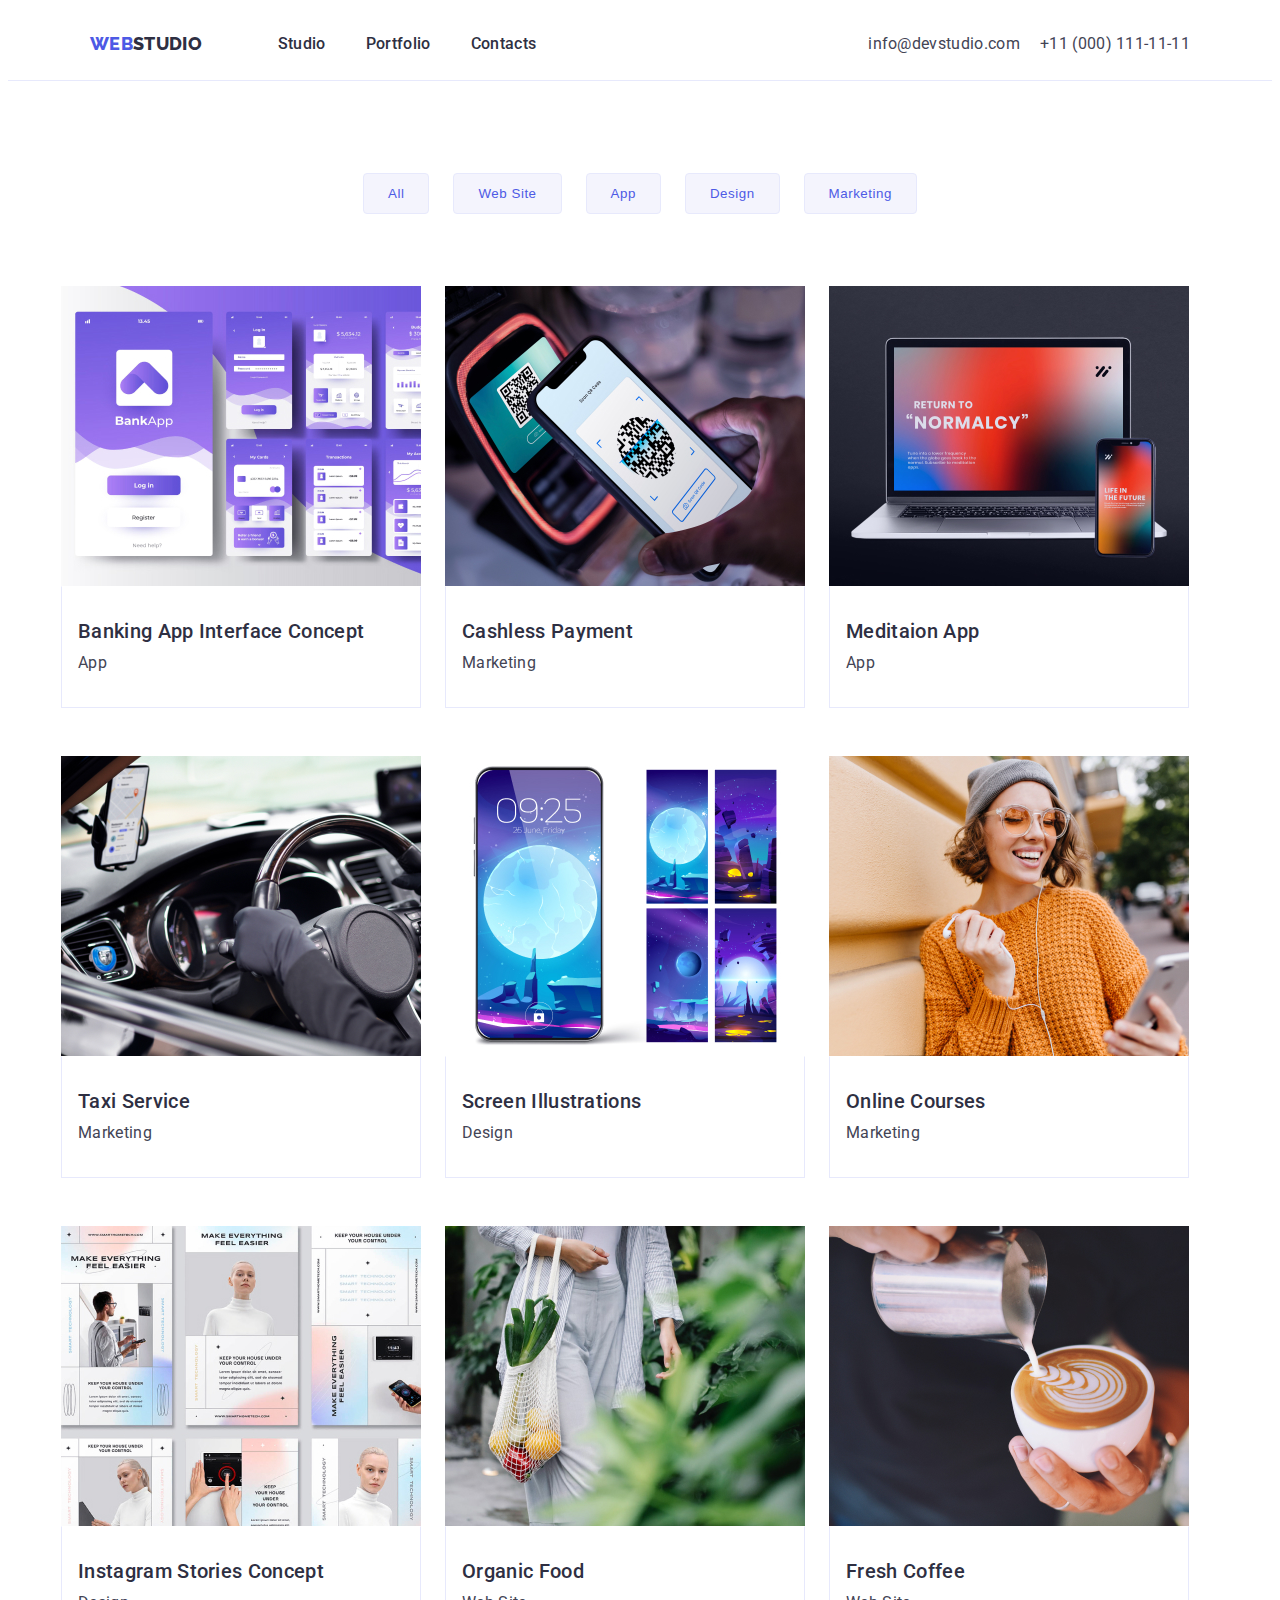
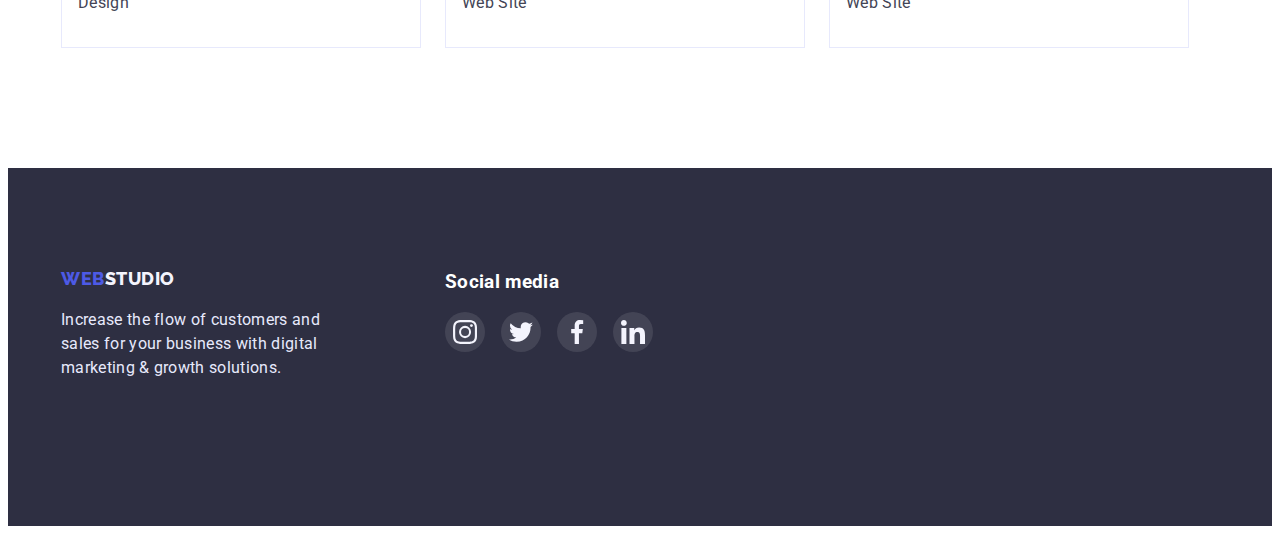
==== portfolio.html @ db6cf755 "Clone home-task4" ====
<!DOCTYPE html>
<html lang="en">
  <head>
    <meta charset="UTF-8" />
    <meta http-equiv="X-UA-Compatible" content="IE=edge" />
    <meta name="viewport" content="width=device-width, initial-scale=1.0" />
    <title>Document</title>
    <link rel="preconnect" href="https://fonts.googleapis.com" />
    <link rel="preconnect" href="https://fonts.gstatic.com" crossorigin />
    <link
      href="https://fonts.googleapis.com/css2?family=Raleway:wght@800&family=Roboto:wght@400;500;700&display=swap"
      rel="stylesheet"
    />
    <link rel="stylesheet" href="https://cdnjs.cloudflare.com/ajax/libs/modern-normalize/1.1.0/modern-normalize.min.css" integrity="sha512-wpPYUAdjBVSE4KJnH1VR1HeZfpl1ub8YT/NKx4PuQ5NmX2tKuGu6U/JRp5y+Y8XG2tV+wKQpNHVUX03MfMFn9Q==" crossorigin="anonymous" referrerpolicy="no-referrer" />
    <link rel="stylesheet" href="./css/style.css" />
  </head>
  <body>
  <!--хедер-->
    <header class="header">
      <div class="container main-nav">
        <nav class="navigation">
          <!--Navigation-->
          <a href="./index.html" class="logo-first link">
            WEB <span class="logo-second">STUDIO</span>
          </a>

          <ul class="navigation-list list">
            <li class="navigation-item">
              <a href="./index.html" class="navigation-link link">Studio</a>
            </li>
            <li class="navigation-item">
              <a href="./portfolio.html" class="navigation-link link"
                >Portfolio</a
              >
            </li>
            <li class="navigation-item">
              <a href="" class="navigation-link link">Contacts</a>
            </li>
          </ul>
        </nav>

        <ul class="contacts list">
          <li class="navigation-contacts">
            <a href="mailto:info@devstudio.com" class="contact-adress link"
              >info@devstudio.com</a
            >
          </li>
          <li class="navigation-contacts">
            <a href="tel:+11000111-11-11" class="contact-adress link"
              >+11 (000) 111-11-11</a
            >
          </li>
        </ul>
      </div>
    </header>

    <main class="portfolio-hero">
      <!--Navigation on page portfolio-->
      <section class="portfolio-navigation">
        <div class="container">
          <h1 hidden>Portfolio all </h1>
          <ul class="portfolio-navigation-list list">
            <li class="portfolio-navigation-item">
              <button type="button" class="portfolio-buttom">All</button>
            </li>
            <li class="portfolio-navigation-item">
              <button type="button" class="portfolio-buttom">Web Site</button>
            </li>
            <li class="portfolio-navigation-item">
              <button type="button" class="portfolio-buttom">App</button>
            </li>
            <li class="portfolio-navigation-item">
              <button type="button" class="portfolio-buttom">Design</button>
            </li>
            <li class="portfolio-navigation-item">
              <button type="button" class="portfolio-buttom">Marketing</button>
            </li>
          </ul>
        
          <!--Link to app-->
          <ul class="app-list list">
            <li class="app-item">
              <a href="" class="app-link link">
                <img src="./images/bankingapp.jpg" alt="banks app" />
                <div class="shadow"><h2 class="app-maintext ">Banking App Interface Concept</h2>
                 <p class="app-paragraph">App</p>
                </div>
              </a>
            </li>
            <li class="app-item">
              <a href="" class="app-link link">
                <img src="./images/cashless.jpg" alt="cashless payment" />
                <div class="shadow"><h2 class="app-maintext">Cashless Payment</h2>
                <p class="app-paragraph">Marketing</p></div>
              </a>
            </li>
            <li class="app-item">
              <a href="" class="app-link link">
                <img src="./images/meditationapp.jpg" alt="meditation app" />
                <div class="shadow"><h2 class="app-maintext">Meditaion App</h2>
                <p class="app-paragraph">App</p></div>
              </a>
            </li>
            <li class="app-item">
              <a href="" class="app-link link">
                <img src="./images/taxiservice.jpg" alt="Taxi Service" />
                <div class="shadow"><h2 class="app-maintext">Taxi Service</h2>
                <p class="app-paragraph">Marketing</p></div>
              </a>
            </li>
            <li class="app-item">
              <a href="" class="app-link link">
                <img
                  src="./images/screenillustration.jpg"
                  alt="Screen Illustrations"
                />
                <div class="shadow"><h2 class="app-maintext">Screen Illustrations</h2>
                <p class="app-paragraph">Design</p></div>
              </a>
            </li>
            <li class="app-item">
              <a href="" class="app-link link">
                <img src="./images/onlinecourses.jpg" alt="Online Courses" />
                <div class="shadow"><h2 class="app-maintext">Online Courses</h2>
                <p class="app-paragraph">Marketing</p></div>
              </a>
            </li>
            <li class="app-item">
              <a href="" class="app-link link">
                <img
                  src="./images/inststories.jpg"
                  alt="Instagram Stories Concept"
                />
                <div class="shadow"><h2 class="app-maintext">Instagram Stories Concept</h2>
                <p class="app-paragraph">Design</p></div>
              </a>
            </li>
            <li class="app-item">
              <a href="" class="app-link link">
                <img src="./images/organicfood.jpg" alt="Organic Food" />
                <div class="shadow"><h2 class="app-maintext">Organic Food</h2>
                <p class="app-paragraph">Web Site</p></div>
              </a>
            </li>
            <li class="app-item">
              <a href="" class="app-link link">
                <img src="./images/freshcoffe.jpg" alt="Fresh Coffee" />
                <div class="shadow"><h2 class="app-maintext">Fresh Coffee</h2>
                <p class="app-paragraph">Web Site</p></div>
              </a>
            </li>
          </ul>
        </div>
      </section>
    </main>

   <!-- футер-->
    <footer class="footer">
      <div class="container footersec">
        <section class="footer-logosec">
          <a href="./index.html" class="logo-footer-first link">
            WEB<span class="logo-footer-second link">Studio</span>
          </a>

          <p class="footer-paragraph">
            Increase the flow of customers and sales for your business with
            digital marketing & growth solutions.
          </p>
        </section>
        <section class="footer-soc">
          <h3 class="footersoc-text">Social media</h3>
          <ul class="footersoc-list list">
            <li class="footersoc-item">
              <a href="" class="footersoc-link link">
                <svg class="footersoc-icon" width="24" height="24">
                  <use href="./images/icons.svg#icon-instagram"></use>
                </svg>
              </a>
            </li>
            <li class="footersoc-item">
              <a href="" class="footersoc-link link">
                <svg class="footersoc-icon" width="24" height="24">
                  <use href="./images/icons.svg#icon-twitter"></use>
                </svg>
              </a>
            </li>
            <li class="footersoc-item">
              <a href="" class="footersoc-link link">
                <svg class="footersoc-icon" width="24" height="24">
                  <use href="./images/icons.svg#icon-facebook"></use>
                </svg>
              </a>
            </li>
            <li class="footersoc-item">
              <a href="" class="footersoc-link link">
                <svg class="footersoc-icon" width="24" height="24">
                  <use href="./images/icons.svg#icon-linkedin"></use>
                </svg>
              </a>
            </li>
          </ul>
        </section>
      </div>
    </footer>
  </body>
  </body>
</html>
---- css/style.css ----
:root {
    --violet-color: #4D5AE5;
    --maintext-color: #2E2F42;
    --gray-color: #434455;
   --btn-navigation:#404BBF;
   --main-color: #FFFFFF;
   --lightgray-color: #F4F4FD;
    --bord-color: #E7E9FC;

   --linear-gradient: linear-gradient(to right, rgba(46, 47, 66, 0.7), rgba(46, 47, 66, 0.7));
}
body{
    color: var(--main-color) ;
    font-family: 'Roboto', sans-serif;     
    letter-spacing: 0.02em;
    line-height: 1.5;
    font-size: 16px;
    background-color: var(--main-color) ;
}

/*якщо є нормалайз 
* {
    box-sizing: border-box;
}
зірочку не пишемо*/
p, h1, h2, h3, h4 {
    margin:0;
}
img {
    display: block;
    width: 100%;
    height: auto;

}
/*скинути крапки у списках ліст*/
.list {
    margin: 0;
    padding: 0;
    list-style: none;
}
ul {
    margin: 0;
    padding-left: o;
}
.header {
    padding-top: 24px;
    padding-bottom: 24px;
    border-bottom: 1px solid var(--bord-color);
}

/*скинути підкреслення на ссілках*.*/
.link {
    text-decoration: none;
}

.navigation {
    display: flex; 
 }

.logo-first, .logo-second {
    font-family: 'Raleway';
    font-style: normal;
    font-weight: 800;
    font-size: 18px;
    line-height: 1.33; 
    display: flex;
    color:var(--violet-color);
}

.logo-second {
    color:var(--maintext-color);  
}

.navigation-list { 
    display: flex ;
    margin-left: 76px;
    margin-right: 332px;
}

.navigation-item {
    margin-right: 40px;
    margin-left: auto;
   /* border: 2px solid tomato;*/
}
.navigation-item:last-child {
    margin-right: 0;
}
.navigation-link {
    display: block;
    font-weight: 500;
    color:var(--maintext-color);
}

.navigation-link:hover,
.navigation-link:focus {
    color: var(--btn-navigation);
}
.contacts {    
    display: flex;
}

.navigation-contacts{
   /* border: 2px solid tomato;*/
   display: flex;
   margin-right: 20px; 
}
.navigation-contacts:last-child{
    margin-right: 0;
}
 .contact-adress {
    font-style: normal;
    font-weight: 400;
    color: var(--gray-color);   
}
.contacts-adress:last-child {
    margin-right: 0;
}

.contact-adress:hover,
.contact-adress:focus {
    color: var(--btn-navigation);
}
/* фокус для таба на интерактинвные элементы)*/
/* Main */
/* Section hero*/
/*.hero {}*/

.hero-main{ 
    background: var(--maintext-color);
    text-align: center;
    padding-top:188px  ;
    padding-bottom: 188px; 

}

.hero-text {
    font-weight: 700;
    font-size: 56px;
    line-height: 1.07;
    text-align: center;
    justify-content: center;
    color: var(--main-color);
    margin-top: 0;
    margin-bottom: 48px;
    padding-right: 317px;
    padding-left: 317px;
    
   
}

.hero-buttom {
    font-family: inherit;
    font-weight: 500;
    color: var(--main-color);
    letter-spacing: 0.04em;
    display: flex;
    margin: 0 auto;
    
    padding: 16px 32px;
    align-items: center;
    justify-content: center;

    background-color: var(--violet-color);
    border-radius: 4px;
    border-color: transparent;
    cursor: pointer;   
}

.hero-buttom:hover,
.hero-buttom:focus {
    background-color: var(--btn-navigation);
}

/* Section tefnology*/

.tehnology {
    padding-top: 120px;
}

.tehhology-maintext {
    color: hidden;
}

.tehnology-text, .about-text {
    font-weight: 500;
    font-size: 20px;
    line-height: 1.2;
    color: var(--maintext-color);
    margin-bottom: 8px;
}
.tehnology-text {
     
}

.tehnology-paragraph {
    font-weight: 400;
    color: var(--gray-color);
}

.tehnology-list {
    display: flex;
}

.tehnology-item {
    margin-right: 24px; 
    width: 264px; 
}
.tehnology-item:last-child {
    margin-right: 0;
}
/* section work*/

.work {
    padding-top: 120px;
    margin-bottom: 120px;
    
}

.work-maintext,
 .about-maintext {
    font-weight: 700;
    font-size: 36px;
    line-height: 1.11;
    text-align: center;
    letter-spacing: 0.02em;
    text-transform: capitalize;
    color: var(--maintext-color);
    margin-bottom: 72px;
}

.work-list {
    display: flex;
    gap:24px;
}

.work-item {
    
}

/*.work-link {}*/

/*section our team - about*/

.about {
    background: var(--lightgray-color);
    padding-bottom: 120px;
}

.about-maintext {
    padding-top: 120px;
    margin-bottom: 72px;
}

.about-list {
    display: flex;
}

.about-item {
    margin-right: 24px;
    background:var(--main-color);
    text-align: center;
    border-radius: 0px 0px 4px 4px;
    box-shadow: 0px 1px 6px rgba(46, 47, 66, 0.08), 0px 1px 1px rgba(46, 47, 66, 0.16), 0px 2px 1px rgba(46, 47, 66, 0.08);
}

.about-text {
    margin-bottom: 8px;
}

.about-paragraph, .footer-paragraph {
    font-weight: 400;
    color: var(--gray-color);
    margin-bottom: 8px;
}

/* Footer */

.footer {
    background: var(--maintext-color);
    padding-top: 100px; 
    padding-bottom: 100px;
    
    
}

.logo-footer-first, .logo-footer-second {
    font-family: 'Raleway';
    font-weight: 800;
    font-size: 18px;
    line-height: 1.17;
    letter-spacing: 0.03em;
    text-transform: uppercase;
    color:var(--violet-color);   
}

.logo-footer-second {
    color: var(--lightgray-color);
}

.footer-paragraph {
    color: var(--bord-color);
    width: 264px;
    height: 110px;
    margin-top: 16px;
}

/*--Page portoflio--*/
/*  Section portfolio navigation*/

/*.portfolio-hero {}*/

.portfolio-navigation {
    padding-bottom: 72px;
    padding-top: 92px;
}

.portfolio-navigation-list {
    display: flex;
    margin-bottom: 72px;
    align-items: center;
    text-align: center;  
    justify-content: center;  
}

.portfolio-navigation-item:last-child {
    margin-right: 0;
}

.portfolio-navigation-item {
    margin-right: 24px ;
}

.portfolio-buttom {
    display: flex;
    font-weight: 500;
    background-color: var(--lightgray-color);
    align-items: center; 
    letter-spacing: 0.04em;
    color: var(--violet-color);
    cursor: pointer;

    padding-top: 12px;
    padding-right: 24px;
    padding-bottom: 12px;
    padding-left: 24px;

    border: 1px solid ;
    border-color:var(--bord-color);
    border-radius: 4px;    
}

.portfolio-buttom:hover,
.portfolio-buttom:focus{
    background-color: var(--btn-navigation); 
    color: var(--main-color);
    box-shadow: 0px 3px 1px rgba(0, 0, 0, 0.1), 0px 2px 1px rgba(0, 0, 0, 0.08), 0px 2px 2px rgba(0, 0, 0, 0.12);
    border-color: var(--btn-navigation)
}
.portfolio-buttom:active {
    color: var(--gray-color);
}
.portfolio-navigation-item:hover,
.portfolio-navigation-item:focus {

}

/* Section portfolio aalication*/
.app-list {
    display: flex;
    flex-wrap: wrap;
}
.shadow { 
    border: 1px solid;
    border-color: var(--bord-color);
    border-top-color: transparent;
}
.app-item {
    width: 360px;
    margin-right: 24px;
    margin-bottom: 48px ;
}
.app-item:nth-child(3n) {
    margin-right: 0;
}
.app-item:hover,
.app-item:focus {
    box-shadow: 0px 1px 6px rgba(46, 47, 66, 0.08), 0px 1px 1px rgba(46, 47, 66, 0.16), 0px 2px 1px rgba(46, 47, 66, 0.08);
}
/*.app-item:ntn-child(7,8,9) {
    padding-bottom:120px;
}

/*.app-link { 
}*/

.app-maintext {
    font-weight: 500;
    font-size: 20px;
    line-height: 1.2;
    color: var(--maintext-color);
    margin-bottom: 8px;
    padding-top: 32px;
    padding-left: 16px;
       
}

.app-paragraph {
    font-weight: 400;
    color: var(--gray-color);
    margin-bottom: 32px;
    padding-left: 16px;
}
/**flexbox**/

 .container {
    width: 1158px;
    padding-left: 15px;
    padding-right: 15px;
    margin: 0 auto;
 }

 .main-nav {
    display: flex;
    align-items: center;
    justify-content: center;
 }
 .card { 
    padding-bottom: 32px ;
    padding-top: 32px; 

 }

 /* Fon */

 .overlay{
    max-width: 1440px;
    margin-right: auto;
    margin-left: auto;
    
    background-image:var(--linear-gradient),
     url(../images/people-office.jpg);
    background-color: var(--maintext-color);
    background-repeat: no-repeat;
    background-size: cover;
    background-position:  center;

 }
/* в єлементе до  контента. афтер после контенка*/
 .buttom::before {
    display: flex;
    content: '';
    width: ;
    height: ;
    background-color: ;
    background-size: contain;
    margin-right: 10px;
    cursor: pointer;
 }
 
 .tehnology-item::before {
    margin-bottom: 8px;
    display: block;
    content: '';
    padding-left: 100px;
    padding-right: 100px;
    padding-top: 24px;
    padding-bottom: 24px;
    height: 112px;
    background: #F4F4FD;
    border-radius: 4px;
  
    background-repeat: no-repeat;
    background-position: center;
}
.icon-stategy::before {
    background-image: url(../images/antenna.svg);
}
.icon-punctuality::before {
    background-image: url(../images/clock.svg);
}
.icon-diligence::before {
    background-image: url(../images/diagram.svg);
}
 .icon-tech::before {
    background-image: url(../images/astronaut.svg);
 }
  /*or*/
  /* чтоб поставить на каждую лишку
   свою картинку, можно использовать
   классы для каждой или через чайлд
  .tehnology-item:nth-child(2)::before {
  }
  */
  
  .linkul {
    display: inline-block;
    height:40px  ;
    width: 40px;
    background-image: url();
    background-color:#4D5AE5 ;
    background-repeat: no-repeat;
    background-position: center;
    border-radius: 50%;
  }
  .linkul:hover {
    background-color: #404BBF;
  }

  .teamsoc-list{
    display: flex;
    justify-content: center;
    gap: 24px;
  }
  .teamsoc-item {
    height: 40px;
    width: 40px;
  }
  /*.teamsoc-item:last-child {
    margin-right: 0;*/
  
  .teamsoc-link {
    display: flex;
    width: 100%;
    height: 100%;
    background-color: #4D5AE5;
    background-repeat: no-repeat;
    background-position: center;
    border-radius: 50%;
    justify-content: center;
    align-items: center;
  }

  .teamsoc-icon {
    fill: var(--lightgray-color);
  }

  .teamsoc-link:hover,
  .teamsoc-link:focus {
    background: #404BBF;
  }
 .customers {
    padding-bottom: 120px;
 }

 .customers-list {
    display: flex;
    justify-content: center;
    gap: 24px;
 }

.cust{
    padding-top: 130px;
}

 .customers-item {
    width: 168px;
    height: 88px;
 }

 .customers-link {
    display: flex;
    width: 100%;
    height: 100%;
    border: 1px solid #8E8F99;
    border-radius: 4px;
    justify-content: center;
    align-items: center;
    color: #8E8F99;
 }
 /*.customers-icon {
    fill: #AFB1B8;}
 
 .customers-link:hover,
 .customers-link:focus {
    border-color:#404BBF;
    fill: #2E2F42;
 }
 .customers-link:hover .customers-icon {
    fill: #404BBF;
 }*/
.customers-icon {
    fill:currentColor;
}
.customers-link:hover,
.customers-link:focus
 {
    border-color: #404BBF;
    color: #404BBF;
}
.footer-soc {
    margin-left: 120px;
}
.footersoc-text{
    padding-bottom: 16px;
}
.footer-logosec{
}
.footersec {
    display: flex;
}
.footersoc-list {
    display: flex;
    justify-content: center;
    gap: 16px;
}

.footersoc-item {
    width: 40px ;
    height: 40px;
    background-color: rgba(255, 255, 255, 0.1); 
    border-radius: 50%;
}

.footersoc-link {
    display: flex;
    height: 100%;
    width: 100%;
    background-repeat: no-repeat;
    background-position: center;
    border-radius: 50%;
    justify-content: center;
    align-items: center;
}

.footersoc-icon {
    fill: #F4F4FD;
}

.footersoc-link:hover,
.footersoc-icon:focus {
    background-color: #31D0AA;
}
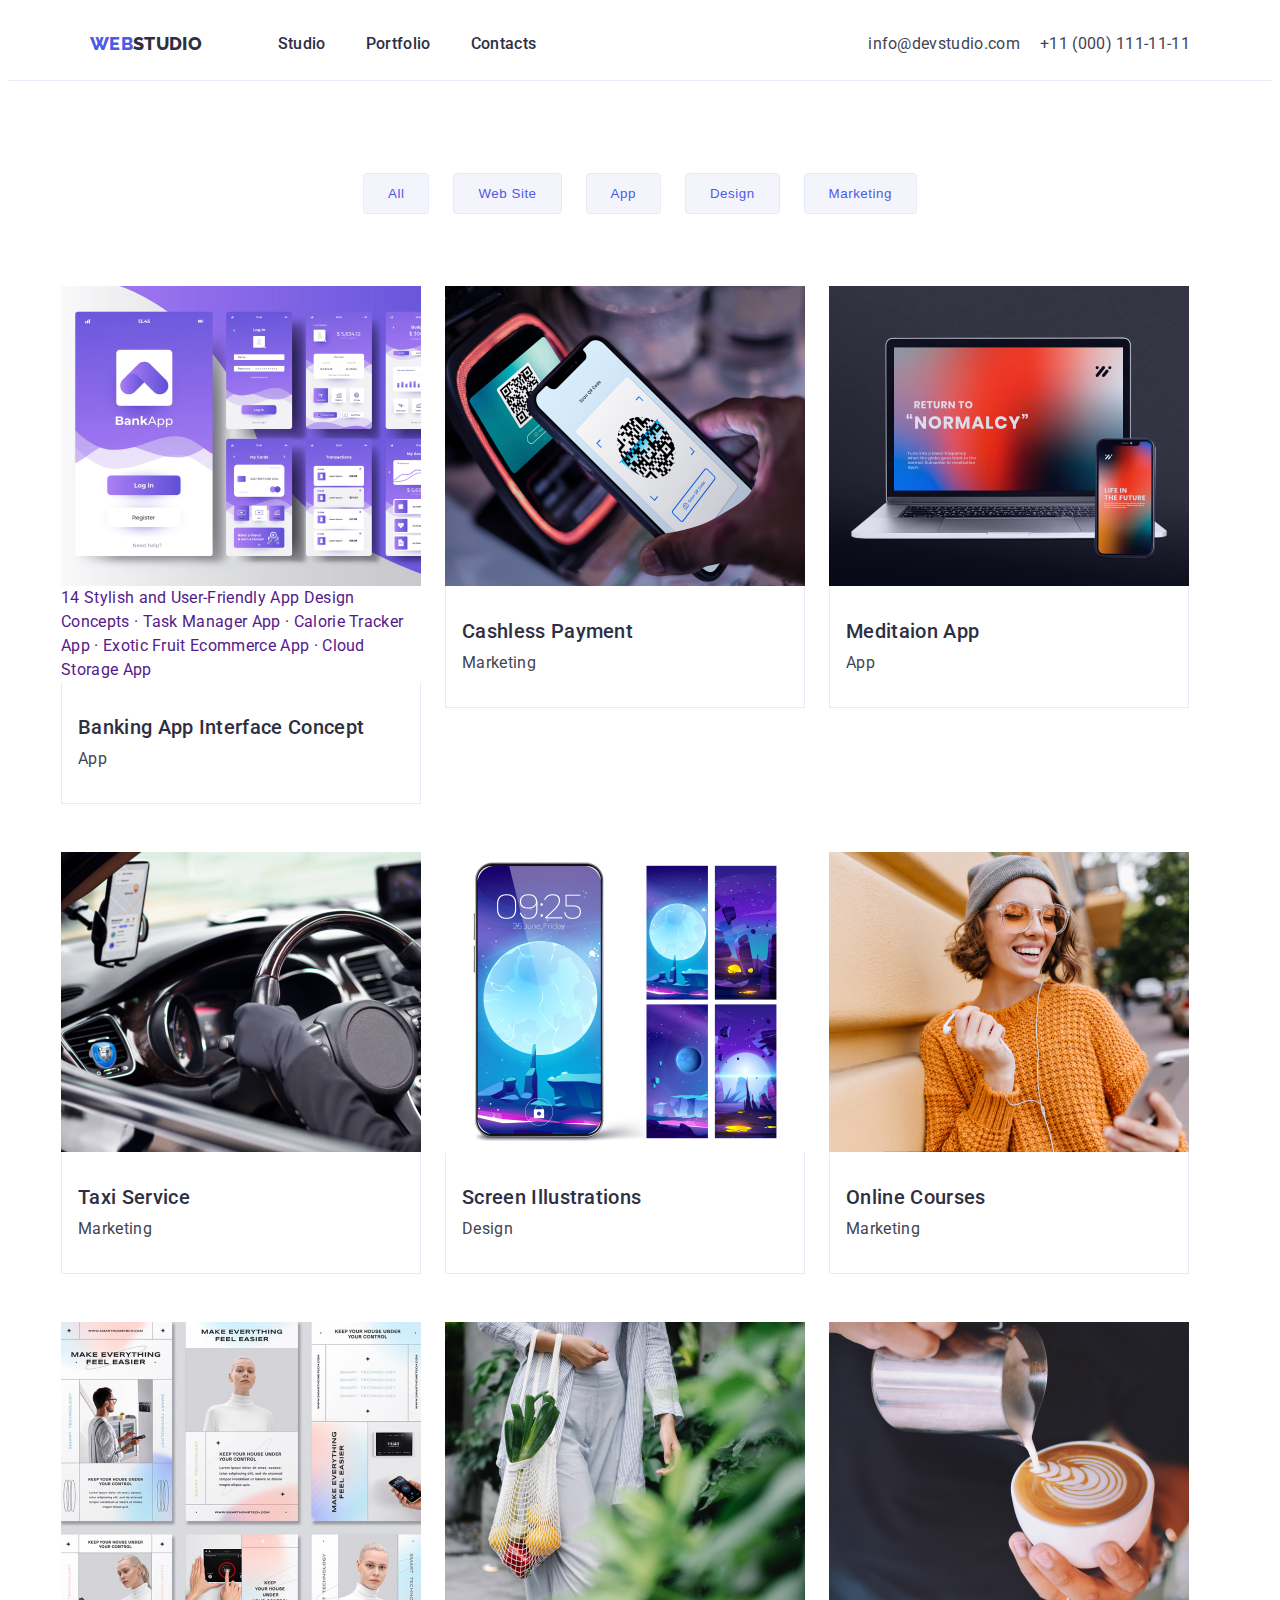
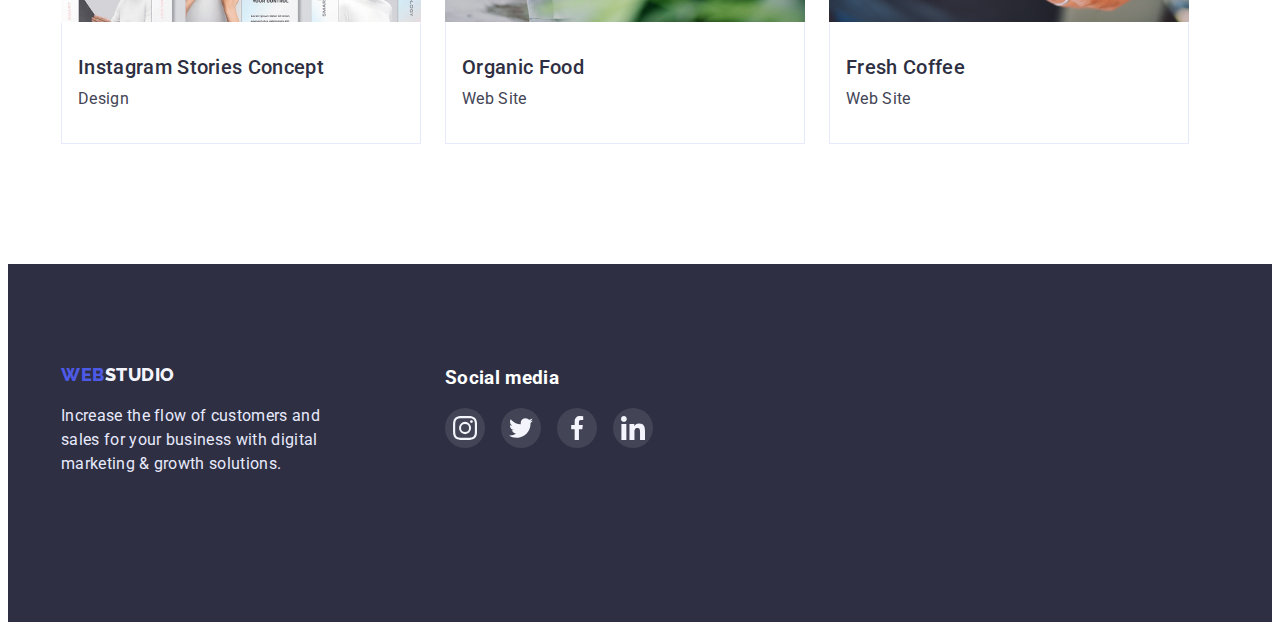
==== commit 299566f0: "додала js" ====
--- a/portfolio.html
+++ b/portfolio.html
@@ -81,7 +81,10 @@
           <ul class="app-list list">
             <li class="app-item">
               <a href="" class="app-link link">
-                <img src="./images/bankingapp.jpg" alt="banks app" />
+                <div class="app-wrap"> <img src="./images/bankingapp.jpg" alt="banks app" />
+                  <p class="app-text-top">14 Stylish and User-Friendly App Design Concepts · Task Manager App · Calorie Tracker App ·
+                   Exotic Fruit Ecommerce App · Cloud Storage App</p>
+                  </div>
                 <div class="shadow"><h2 class="app-maintext ">Banking App Interface Concept</h2>
                  <p class="app-paragraph">App</p>
                 </div>
--- a/css/style.css
+++ b/css/style.css
@@ -80,6 +80,7 @@
 .navigation-item {
     margin-right: 40px;
     margin-left: auto;
+    
    /* border: 2px solid tomato;*/
 }
 .navigation-item:last-child {
@@ -89,6 +90,8 @@
     display: block;
     font-weight: 500;
     color:var(--maintext-color);
+    position: relative;
+
 }
 
 .navigation-link:hover,
@@ -163,12 +166,14 @@
     background-color: var(--violet-color);
     border-radius: 4px;
     border-color: transparent;
-    cursor: pointer;   
+    cursor: pointer; 
+    /*transition: background-color 300ms linear, color ;  */
 }
 
 .hero-buttom:hover,
 .hero-buttom:focus {
     background-color: var(--btn-navigation);
+
 }
 
 /* Section tefnology*/
@@ -212,7 +217,7 @@
 
 .work {
     padding-top: 120px;
-    margin-bottom: 120px;
+    padding-bottom: 120px;
     
 }
 
@@ -629,4 +634,88 @@
 .footersoc-link:hover,
 .footersoc-icon:focus {
     background-color: #31D0AA;
-}+}
+
+/*tema 5*/
+
+.backdrop {
+    position: fixed;
+    top: 0;
+    left: 0;
+    width: 100%;
+    height: 100%;
+    background: rgba(46, 47, 66, 0.4);
+    transition: opasity 300ms linear, visibility 300ms linear;
+}
+
+.modal {
+    position: absolute ;
+    top: 88px;
+    left: 516px;
+    
+    min-width: 408px;
+    min-height: 576px;
+    
+    opacity: 1;
+    border-radius: 4px;
+    background: #FCFCFC;
+    box-shadow: 0px 1px 1px rgba(0, 0, 0, 0.14), 0px 1px 3px rgba(0, 0, 0, 0.12),
+    0px 2px 1px rgba(0, 0, 0, 0.2);
+}
+.modal-close { 
+    position: absolute;
+    top: 24px;
+    right: 24px;
+
+    display: flex;
+    justify-content: center;
+    align-items: center;
+
+    width: 24px;
+    height: 24px;
+
+    border-radius: 50%;
+    background: var(--bord-color);
+    border: 1px solid rgba(0, 0, 0, 0.1);
+}
+.modal-icon {
+   fill: currentColor;
+    
+}
+
+.is-hidden {
+    visibility: hidden;
+    opacity:0;
+    pointer-events: none;
+}
+.backdrop.is-hidden .modal {
+    transform: translate(-50%,-50%) scale(0) rotate(-50deg);
+    transition:  300ms linear;
+}
+
+
+.current::after
+ {
+    position: absolute;
+    content: '';
+    background: #404BBF;
+    border-radius: 2px;
+    width: 100%;
+    height: 4px;
+    top: 45px;
+    
+}
+
+/*.app-wrap {
+    position: relative;
+}
+.app-text-top {
+    position: absolute;
+    top: 0;
+    color: #2E2F42;
+    padding: ;
+    height: 100%;
+    transform: translateY(100%);
+    transition: trnsform 300ms linear;
+
+}*/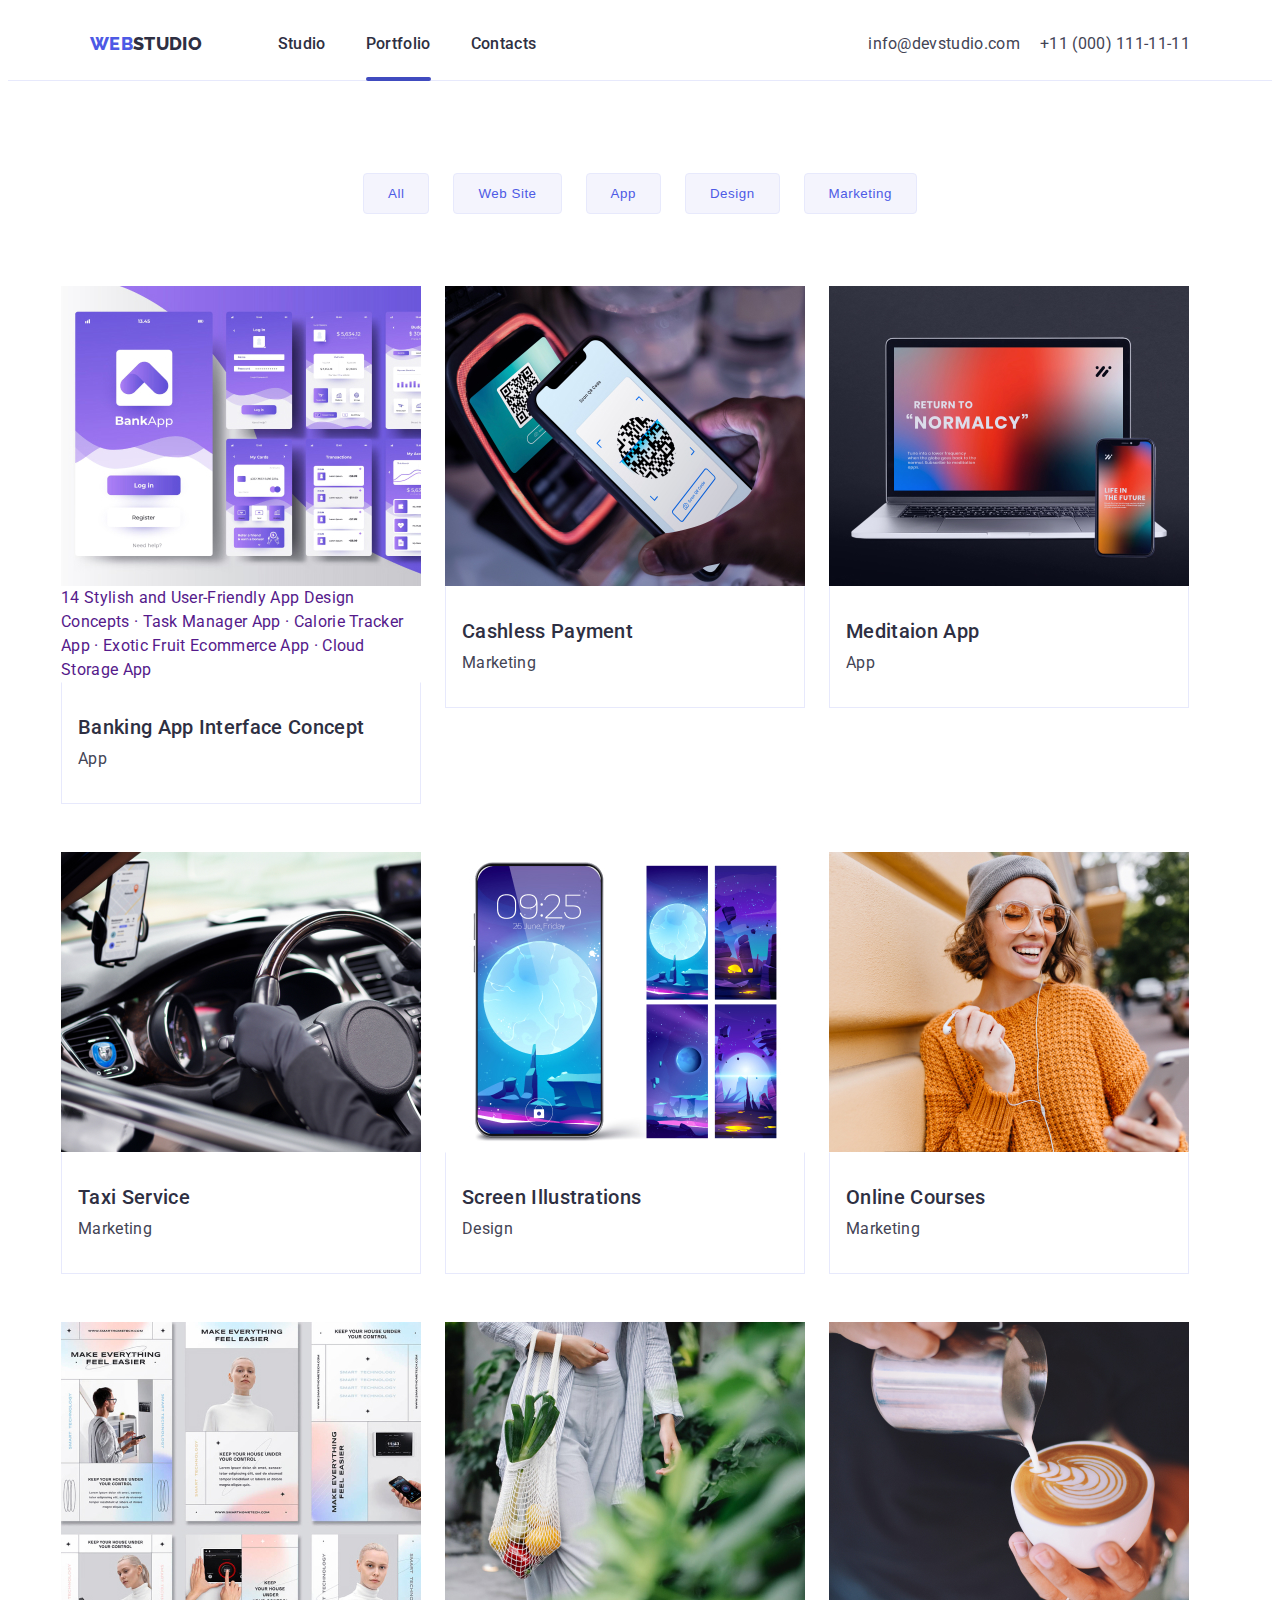
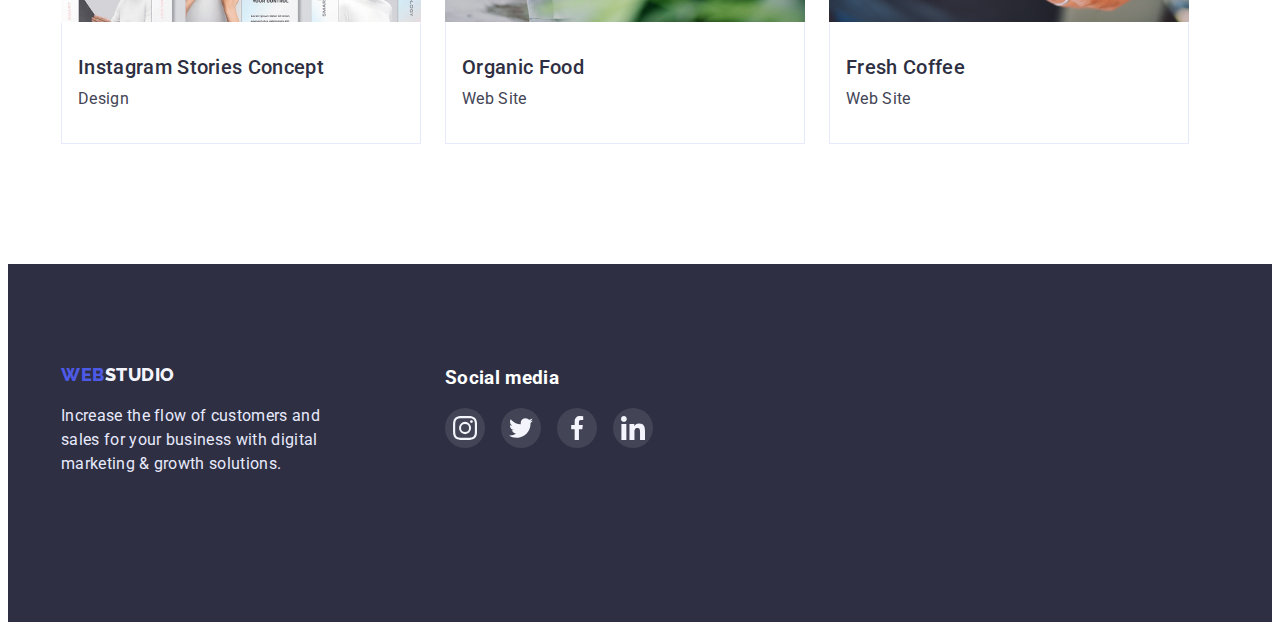
==== commit 2cb729e6: "Внесла вар на цвета некоторые" ====
--- a/portfolio.html
+++ b/portfolio.html
@@ -29,7 +29,7 @@
               <a href="./index.html" class="navigation-link link">Studio</a>
             </li>
             <li class="navigation-item">
-              <a href="./portfolio.html" class="navigation-link link"
+              <a href="./portfolio.html" class="navigation-link link current"
                 >Portfolio</a
               >
             </li>
--- a/css/style.css
+++ b/css/style.css
@@ -502,7 +502,7 @@
     height:40px  ;
     width: 40px;
     background-image: url();
-    background-color:#4D5AE5 ;
+    background-color:var(--violet-color);
     background-repeat: no-repeat;
     background-position: center;
     border-radius: 50%;
@@ -527,7 +527,7 @@
     display: flex;
     width: 100%;
     height: 100%;
-    background-color: #4D5AE5;
+    background-color: var(--violet-color);
     background-repeat: no-repeat;
     background-position: center;
     border-radius: 50%;
@@ -628,7 +628,7 @@
 }
 
 .footersoc-icon {
-    fill: #F4F4FD;
+    fill: var(--lightgray-color);
 }
 
 .footersoc-link:hover,
@@ -637,7 +637,8 @@
 }
 
 /*tema 5*/
-
+/* ця частина відповідає за
+ створення бедропа і модального вікна*/
 .backdrop {
     position: fixed;
     top: 0;
@@ -682,28 +683,28 @@
    fill: currentColor;
     
 }
-
+/*зникнення модального вікна*/
 .is-hidden {
     visibility: hidden;
     opacity:0;
     pointer-events: none;
 }
-.backdrop.is-hidden .modal {
-    transform: translate(-50%,-50%) scale(0) rotate(-50deg);
+.backdrop.is-hidden>.modal {
+    transform: translate(-50%,-50%)  rotate(-50deg);
     transition:  300ms linear;
 }
 
-
+/* елемент відповідає за полоску під навігацією*/
 .current::after
  {
     position: absolute;
     content: '';
-    background: #404BBF;
+    background: var(--btn-navigation);
     border-radius: 2px;
     width: 100%;
     height: 4px;
     top: 45px;
-    
+    left: 0;
 }
 
 /*.app-wrap {
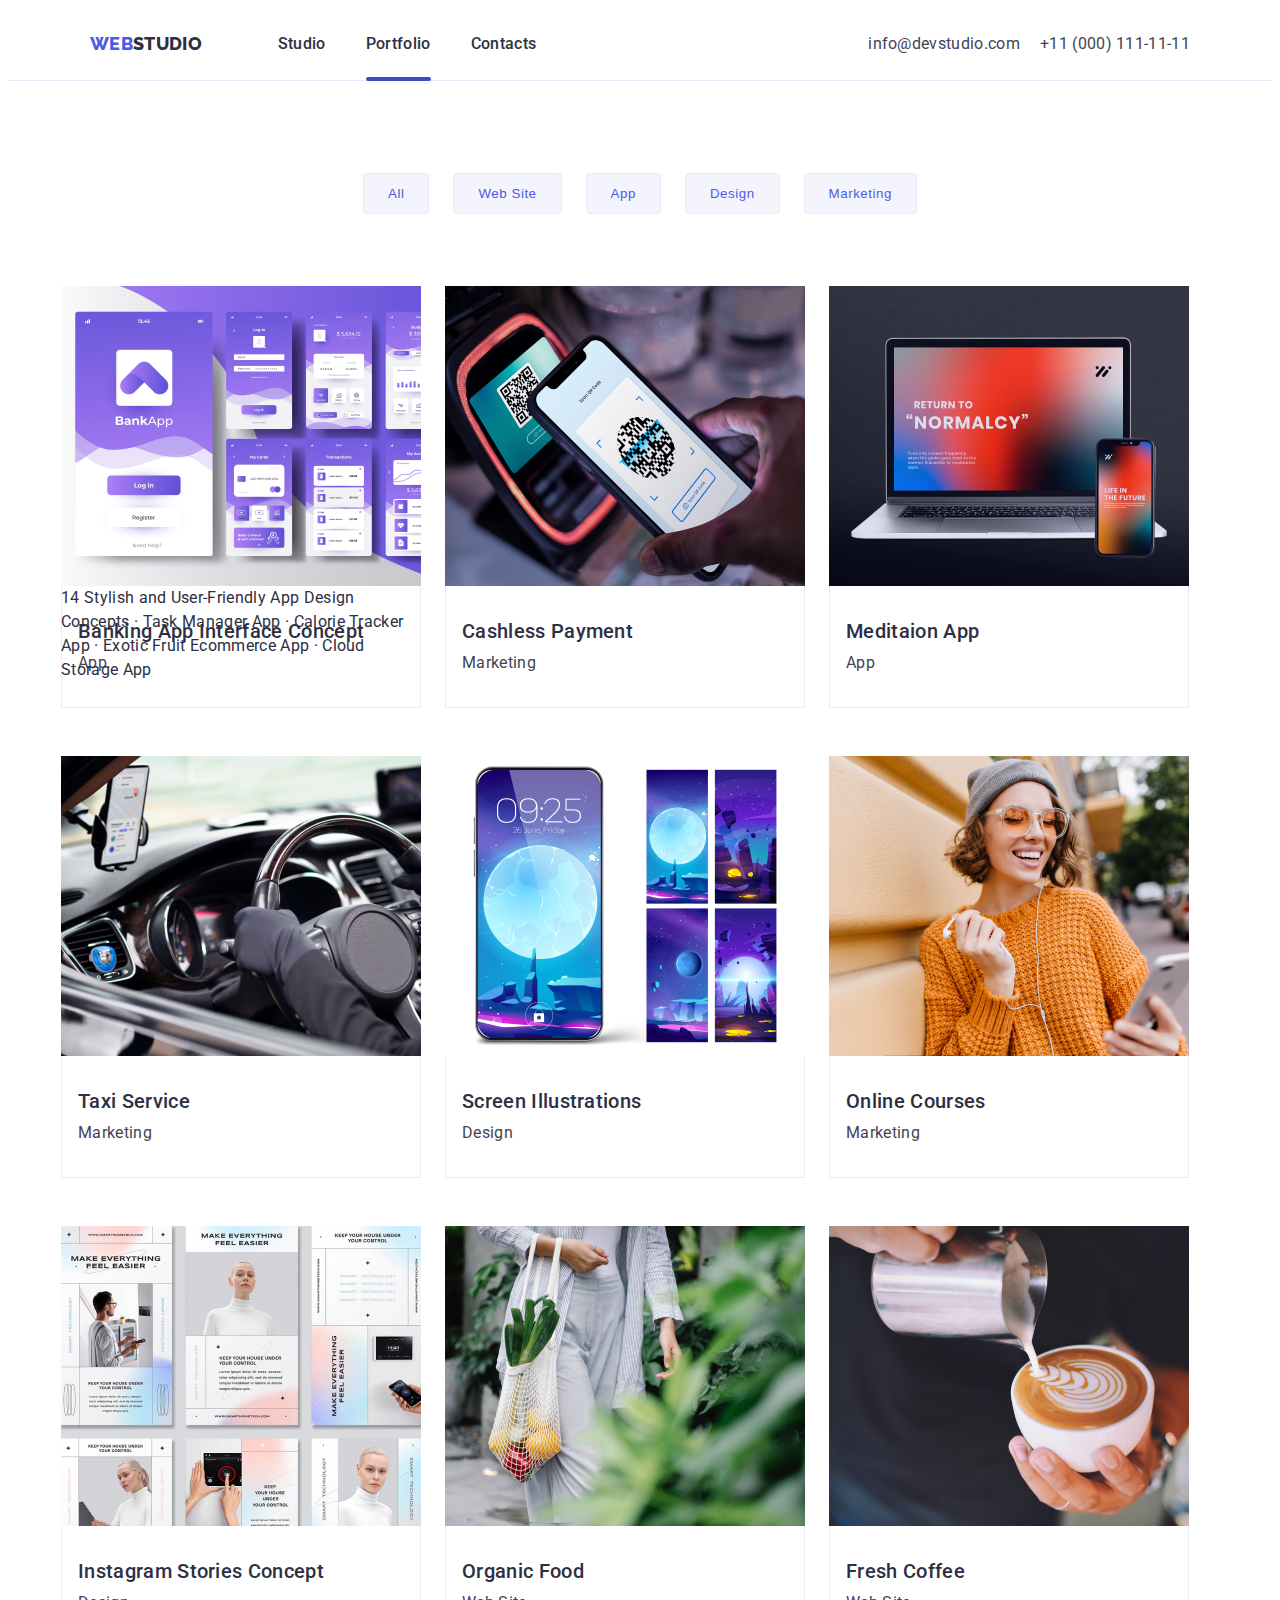
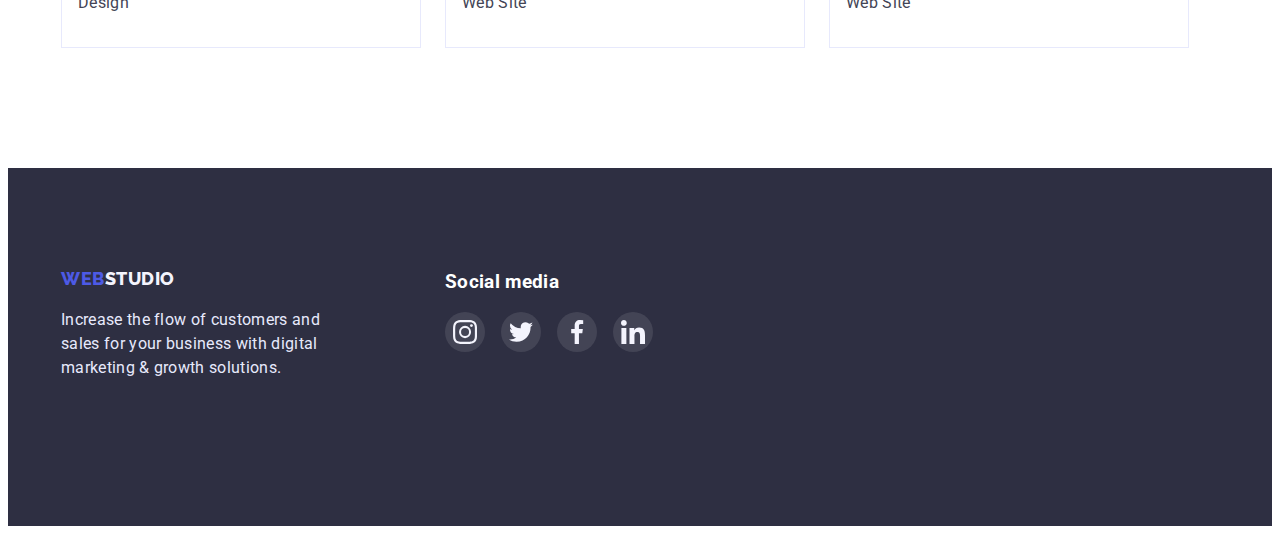
==== commit fbdcb62f: "Доробила модальне вікно та переходи на ховері і фокусі" ====
--- a/portfolio.html
+++ b/portfolio.html
@@ -81,7 +81,8 @@
           <ul class="app-list list">
             <li class="app-item">
               <a href="" class="app-link link">
-                <div class="app-wrap"> <img src="./images/bankingapp.jpg" alt="banks app" />
+                <div class="app-wrap">
+                   <img src="./images/bankingapp.jpg" alt="banks app" />
                   <p class="app-text-top">14 Stylish and User-Friendly App Design Concepts · Task Manager App · Calorie Tracker App ·
                    Exotic Fruit Ecommerce App · Cloud Storage App</p>
                   </div>
--- a/css/style.css
+++ b/css/style.css
@@ -6,7 +6,6 @@
    --main-color: #FFFFFF;
    --lightgray-color: #F4F4FD;
     --bord-color: #E7E9FC;
-
    --linear-gradient: linear-gradient(to right, rgba(46, 47, 66, 0.7), rgba(46, 47, 66, 0.7));
 }
 body{
@@ -48,7 +47,7 @@
     border-bottom: 1px solid var(--bord-color);
 }
 
-/*скинути підкреслення на ссілках*.*/
+/*скинути підкреслення на ссbлках*.*/
 .link {
     text-decoration: none;
 }
@@ -91,6 +90,7 @@
     font-weight: 500;
     color:var(--maintext-color);
     position: relative;
+    transition: color 250ms cubic-bezier(0.4, 0, 0.2, 1);
 
 }
 
@@ -98,6 +98,7 @@
 .navigation-link:focus {
     color: var(--btn-navigation);
 }
+
 .contacts {    
     display: flex;
 }
@@ -113,7 +114,8 @@
  .contact-adress {
     font-style: normal;
     font-weight: 400;
-    color: var(--gray-color);   
+    color: var(--gray-color); 
+    transition: color 250ms cubic-bezier(0.4, 0, 0.2, 1);
 }
 .contacts-adress:last-child {
     margin-right: 0;
@@ -133,21 +135,21 @@
     text-align: center;
     padding-top:188px  ;
     padding-bottom: 188px; 
-
 }
 
 .hero-text {
     font-weight: 700;
     font-size: 56px;
     line-height: 1.07;
-    text-align: center;
-    justify-content: center;
-    color: var(--main-color);
+
     margin-top: 0;
     margin-bottom: 48px;
     padding-right: 317px;
     padding-left: 317px;
-    
+
+    text-align: center;
+    justify-content: center;
+    color: var(--main-color);
    
 }
 
@@ -167,7 +169,15 @@
     border-radius: 4px;
     border-color: transparent;
     cursor: pointer; 
-    /*transition: background-color 300ms linear, color ;  */
+    /* Анімація бєкграунда кнопки . Задається те, 
+    що ми хочемо анімувати у саму кнопку*/
+
+    transition: background-color 250ms  cubic-bezier(0.4, 0, 0.2, 1);
+
+   /*transition-property: background-color;
+    transition-duration: 250ms; 
+    transition-timing-function: cubic-bezier(0.4, 0, 0.2, 1);*/ 
+    
 }
 
 .hero-buttom:hover,
@@ -218,7 +228,6 @@
 .work {
     padding-top: 120px;
     padding-bottom: 120px;
-    
 }
 
 .work-maintext,
@@ -284,8 +293,6 @@
     background: var(--maintext-color);
     padding-top: 100px; 
     padding-bottom: 100px;
-    
-    
 }
 
 .logo-footer-first, .logo-footer-second {
@@ -351,7 +358,12 @@
 
     border: 1px solid ;
     border-color:var(--bord-color);
-    border-radius: 4px;    
+    border-radius: 4px; 
+
+    transition: background-color 250ms cubic-bezier(0.4, 0, 0.2, 1),
+    color 250ms cubic-bezier(0.4, 0, 0.2, 1),
+    border-color 250ms cubic-bezier(0.4, 0, 0.2, 1),
+    box-shadow 250ms cubic-bezier(0.4, 0, 0.2, 1);
 }
 
 .portfolio-buttom:hover,
@@ -369,7 +381,7 @@
 
 }
 
-/* Section portfolio aalication*/
+/* Section portfolio aplication*/
 .app-list {
     display: flex;
     flex-wrap: wrap;
@@ -383,6 +395,7 @@
     width: 360px;
     margin-right: 24px;
     margin-bottom: 48px ;
+    transition: box-shadow 250ms cubic-bezier(0.4, 0, 0.2, 1);
 }
 .app-item:nth-child(3n) {
     margin-right: 0;
@@ -506,8 +519,10 @@
     background-repeat: no-repeat;
     background-position: center;
     border-radius: 50%;
+    transition: background-color  250ms cubic-bezier(0.4, 0, 0.2, 1)
   }
-  .linkul:hover {
+  .linkul:hover,
+  .linkul:focus {
     background-color: #404BBF;
   }
 
@@ -533,6 +548,8 @@
     border-radius: 50%;
     justify-content: center;
     align-items: center;
+    transition: background-color 250ms cubic-bezier(0.4, 0, 0.2, 1);
+   
   }
 
   .teamsoc-icon {
@@ -541,7 +558,7 @@
 
   .teamsoc-link:hover,
   .teamsoc-link:focus {
-    background: #404BBF;
+    background: var(--btn-navigation);
   }
  .customers {
     padding-bottom: 120px;
@@ -571,6 +588,9 @@
     justify-content: center;
     align-items: center;
     color: #8E8F99;
+
+    transition: color 250ms cubic-bezier(0.4, 0, 0.2, 1),
+    border-color 250ms cubic-bezier(0.4, 0, 0.2, 1);
  }
  /*.customers-icon {
     fill: #AFB1B8;}
@@ -589,8 +609,8 @@
 .customers-link:hover,
 .customers-link:focus
  {
-    border-color: #404BBF;
-    color: #404BBF;
+    border-color: var(--btn-navigation);
+    color: var(--btn-navigation);
 }
 .footer-soc {
     margin-left: 120px;
@@ -625,6 +645,7 @@
     border-radius: 50%;
     justify-content: center;
     align-items: center;
+    transition: background-color 250ms cubic-bezier(0.4, 0, 0.2, 1);
 }
 
 .footersoc-icon {
@@ -646,15 +667,19 @@
     width: 100%;
     height: 100%;
     background: rgba(46, 47, 66, 0.4);
-    transition: opasity 300ms linear, visibility 300ms linear;
+    transition: opacity 250ms linear, 
+    visibility 250ms linear;
 }
 
 .modal {
     position: absolute ;
     top: 88px;
     left: 516px;
-    
-    min-width: 408px;
+    /*top: 50%;
+    left: 50%;
+    transform: translate(-50%, -50%);*/
+
+    width: 408px;
     min-height: 576px;
     
     opacity: 1;
@@ -662,6 +687,8 @@
     background: #FCFCFC;
     box-shadow: 0px 1px 1px rgba(0, 0, 0, 0.14), 0px 1px 3px rgba(0, 0, 0, 0.12),
     0px 2px 1px rgba(0, 0, 0, 0.2);
+    transform:  scale(1);
+    transition: transform 250ms linear;
 }
 .modal-close { 
     position: absolute;
@@ -689,9 +716,8 @@
     opacity:0;
     pointer-events: none;
 }
-.backdrop.is-hidden>.modal {
-    transform: translate(-50%,-50%)  rotate(-50deg);
-    transition:  300ms linear;
+.backdrop.is-hidden .modal {
+    transform:   scale(0) ;  
 }
 
 /* елемент відповідає за полоску під навігацією*/
@@ -707,16 +733,18 @@
     left: 0;
 }
 
-/*.app-wrap {
+.app-wrap {
     position: relative;
 }
 .app-text-top {
     position: absolute;
     top: 0;
+    left: 0;
+
     color: #2E2F42;
     padding: ;
     height: 100%;
     transform: translateY(100%);
-    transition: trnsform 300ms linear;
-
-}*/+    transition: 300ms linear;
+
+}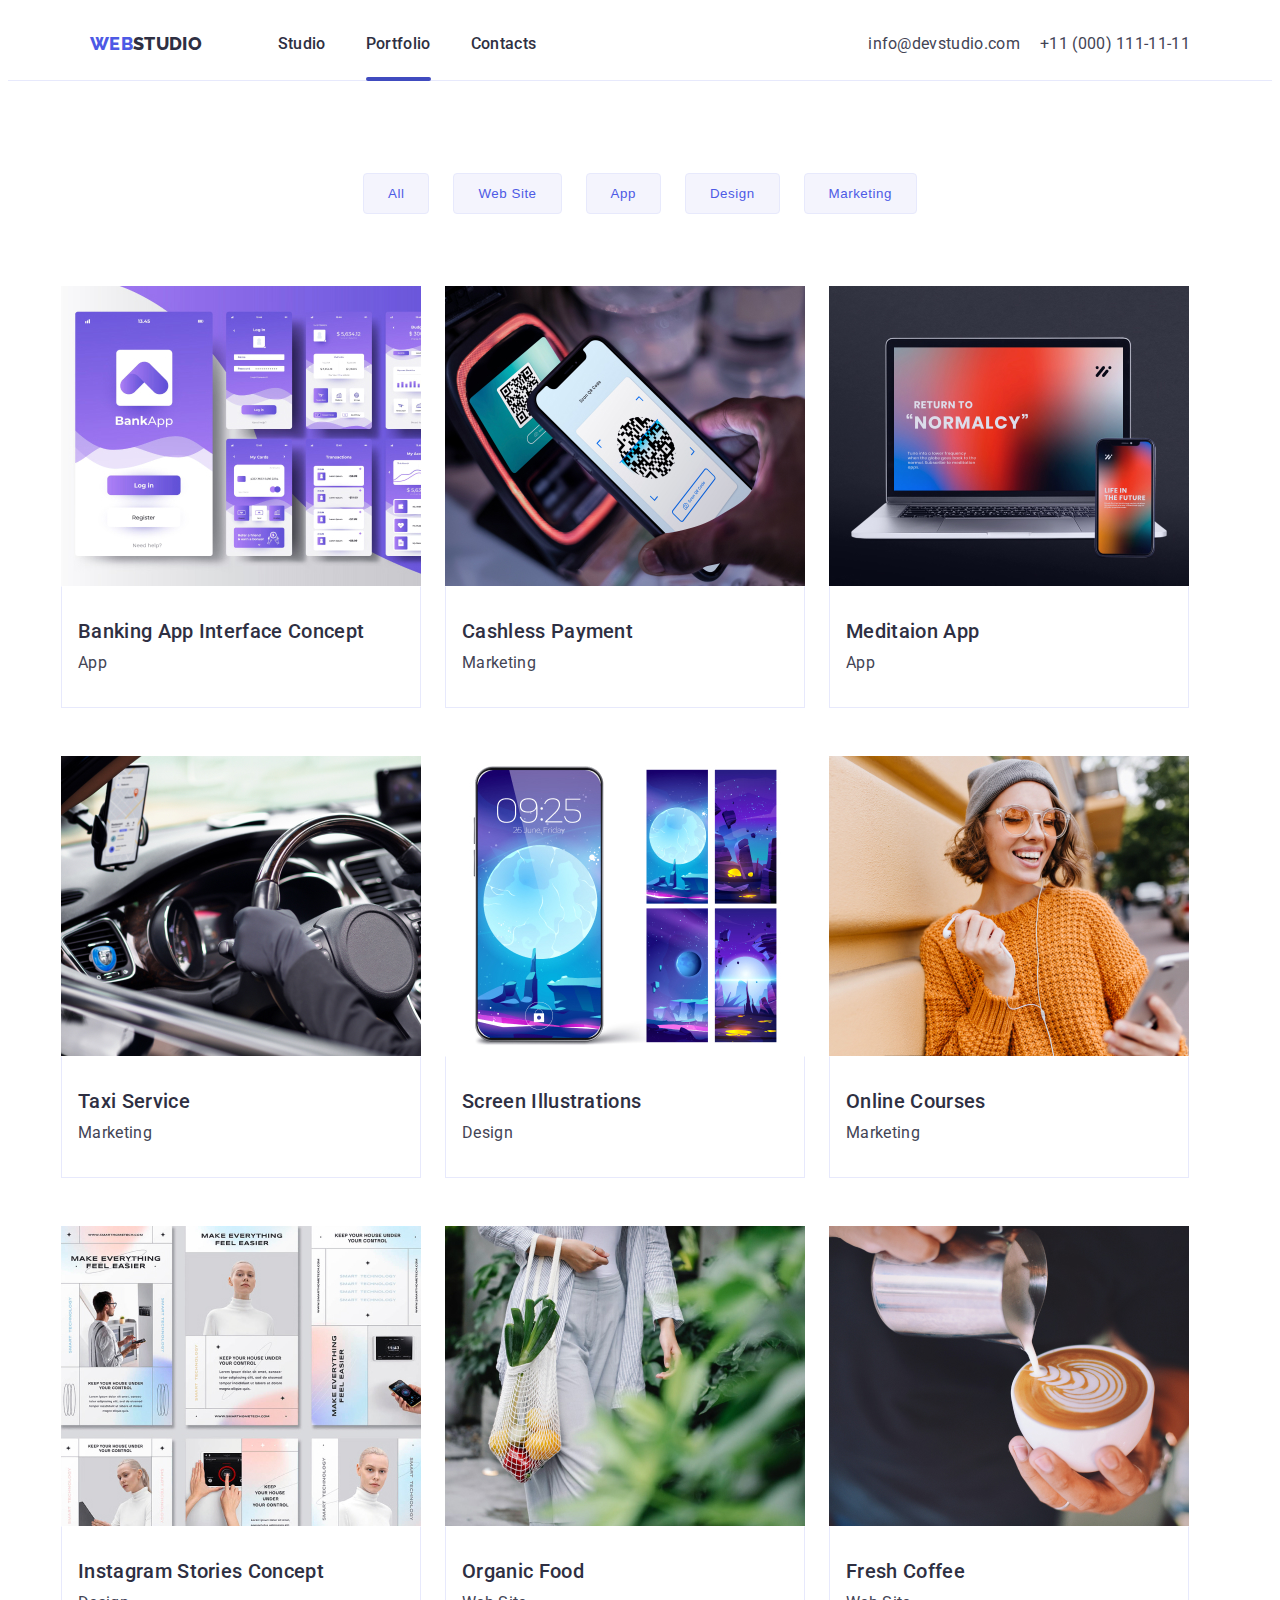
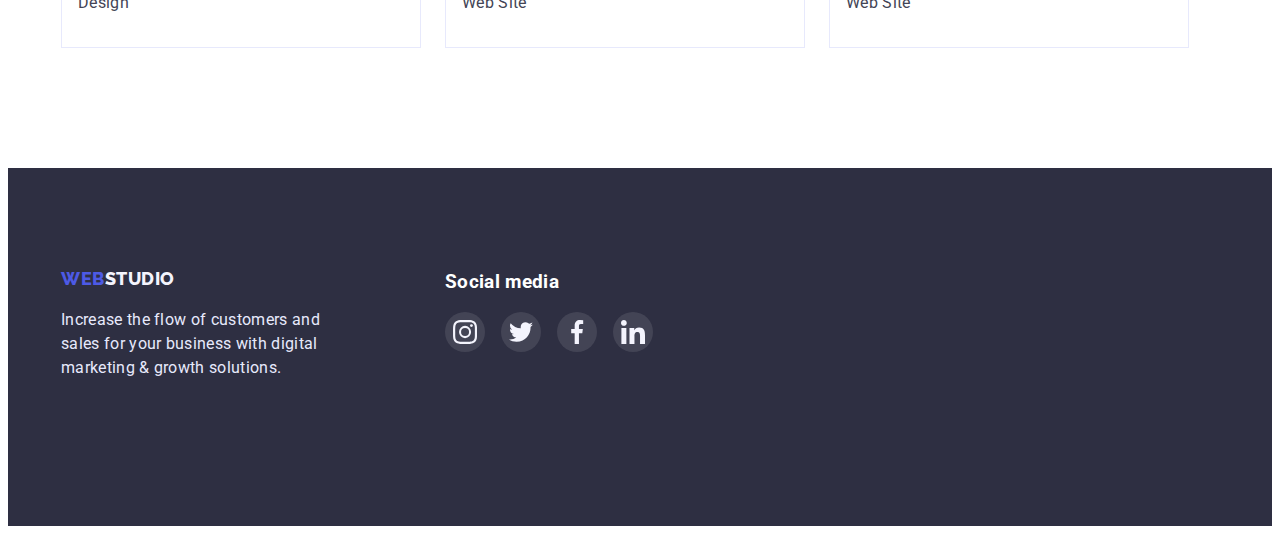
==== commit 3198bb1b: "Доробила виїджаючий текст" ====
--- a/portfolio.html
+++ b/portfolio.html
@@ -82,10 +82,11 @@
             <li class="app-item">
               <a href="" class="app-link link">
                 <div class="app-wrap">
-                   <img src="./images/bankingapp.jpg" alt="banks app" />
-                  <p class="app-text-top">14 Stylish and User-Friendly App Design Concepts · Task Manager App · Calorie Tracker App ·
-                   Exotic Fruit Ecommerce App · Cloud Storage App</p>
-                  </div>
+                  <img src="./images/bankingapp.jpg" alt="banks app" />
+                  <p class="app-text-top">14 Stylish and User-Friendly App Design Concepts · Task Manager App · Calorie Tracker App ·
+                   Exotic Fruit Ecommerce App · Cloud Storage App
+                  </p>
+                </div>
                 <div class="shadow"><h2 class="app-maintext ">Banking App Interface Concept</h2>
                  <p class="app-paragraph">App</p>
                 </div>
@@ -93,62 +94,96 @@
             </li>
             <li class="app-item">
               <a href="" class="app-link link">
-                <img src="./images/cashless.jpg" alt="cashless payment" />
+                <div class="app-wrap">
+                  <img src="./images/cashless.jpg" alt="cashless payment" />
+                  <p class="app-text-top">14 Stylish and User-Friendly App Design Concepts · Task Manager App · Calorie Tracker App ·
+                   Exotic Fruit Ecommerce App · Cloud Storage App
+                  </p>
+                </div>
                 <div class="shadow"><h2 class="app-maintext">Cashless Payment</h2>
                 <p class="app-paragraph">Marketing</p></div>
               </a>
             </li>
             <li class="app-item">
               <a href="" class="app-link link">
-                <img src="./images/meditationapp.jpg" alt="meditation app" />
+                <div class="app-wrap">
+                  <img src="./images/meditationapp.jpg" alt="meditation app" />
+                  <p class="app-text-top">14 Stylish and User-Friendly App Design Concepts · Task Manager App · Calorie Tracker App ·
+                   Exotic Fruit Ecommerce App · Cloud Storage App
+                  </p>
+                </div>
                 <div class="shadow"><h2 class="app-maintext">Meditaion App</h2>
                 <p class="app-paragraph">App</p></div>
               </a>
             </li>
             <li class="app-item">
               <a href="" class="app-link link">
-                <img src="./images/taxiservice.jpg" alt="Taxi Service" />
+                <div class="app-wrap">
+                  <img src="./images/taxiservice.jpg" alt="Taxi Service" />
+                  <p class="app-text-top">14 Stylish and User-Friendly App Design Concepts · Task Manager App · Calorie Tracker App ·
+                   Exotic Fruit Ecommerce App · Cloud Storage App
+                  </p>
+                </div>
                 <div class="shadow"><h2 class="app-maintext">Taxi Service</h2>
                 <p class="app-paragraph">Marketing</p></div>
               </a>
             </li>
             <li class="app-item">
               <a href="" class="app-link link">
-                <img
-                  src="./images/screenillustration.jpg"
-                  alt="Screen Illustrations"
-                />
+                <div class="app-wrap">
+                  <img src="./images/screenillustration.jpg" alt="Screen Illustrations" />
+                  <p class="app-text-top">14 Stylish and User-Friendly App Design Concepts · Task Manager App · Calorie Tracker App ·
+                   Exotic Fruit Ecommerce App · Cloud Storage App
+                  </p>
+                </div>
                 <div class="shadow"><h2 class="app-maintext">Screen Illustrations</h2>
                 <p class="app-paragraph">Design</p></div>
               </a>
             </li>
             <li class="app-item">
               <a href="" class="app-link link">
-                <img src="./images/onlinecourses.jpg" alt="Online Courses" />
+                <div class="app-wrap">
+                  <img src="./images/onlinecourses.jpg" alt="Online Courses" />
+                  <p class="app-text-top">14 Stylish and User-Friendly App Design Concepts · Task Manager App · Calorie Tracker App ·
+                   Exotic Fruit Ecommerce App · Cloud Storage App
+                  </p>
+                </div>
                 <div class="shadow"><h2 class="app-maintext">Online Courses</h2>
                 <p class="app-paragraph">Marketing</p></div>
               </a>
             </li>
             <li class="app-item">
               <a href="" class="app-link link">
-                <img
-                  src="./images/inststories.jpg"
-                  alt="Instagram Stories Concept"
-                />
+                <div class="app-wrap">
+                  <img src="./images/inststories.jpg" alt="Instagram Stories Concept" />
+                  <p class="app-text-top">14 Stylish and User-Friendly App Design Concepts · Task Manager App · Calorie Tracker App ·
+                   Exotic Fruit Ecommerce App · Cloud Storage App
+                  </p>
+                </div>
                 <div class="shadow"><h2 class="app-maintext">Instagram Stories Concept</h2>
                 <p class="app-paragraph">Design</p></div>
               </a>
             </li>
             <li class="app-item">
               <a href="" class="app-link link">
-                <img src="./images/organicfood.jpg" alt="Organic Food" />
+                <div class="app-wrap">
+                  <img src="./images/organicfood.jpg" alt="Organic Food" />
+                  <p class="app-text-top">14 Stylish and User-Friendly App Design Concepts · Task Manager App · Calorie Tracker App ·
+                   Exotic Fruit Ecommerce App · Cloud Storage App
+                  </p>
+                </div>
                 <div class="shadow"><h2 class="app-maintext">Organic Food</h2>
                 <p class="app-paragraph">Web Site</p></div>
               </a>
             </li>
             <li class="app-item">
               <a href="" class="app-link link">
-                <img src="./images/freshcoffe.jpg" alt="Fresh Coffee" />
+                <div class="app-wrap">
+                  <img src="./images/freshcoffe.jpg" alt="Fresh Coffee" />
+                  <p class="app-text-top">14 Stylish and User-Friendly App Design Concepts · Task Manager App · Calorie Tracker App ·
+                   Exotic Fruit Ecommerce App · Cloud Storage App
+                  </p>
+                </div>
                 <div class="shadow"><h2 class="app-maintext">Fresh Coffee</h2>
                 <p class="app-paragraph">Web Site</p></div>
               </a>
--- a/css/style.css
+++ b/css/style.css
@@ -392,6 +392,7 @@
     border-top-color: transparent;
 }
 .app-item {
+    
     width: 360px;
     margin-right: 24px;
     margin-bottom: 48px ;
@@ -406,10 +407,11 @@
 }
 /*.app-item:ntn-child(7,8,9) {
     padding-bottom:120px;
-}
-
-/*.app-link { 
 }*/
+
+.app-link { 
+    
+}
 
 .app-maintext {
     font-weight: 500;
@@ -708,7 +710,6 @@
 }
 .modal-icon {
    fill: currentColor;
-    
 }
 /*зникнення модального вікна*/
 .is-hidden {
@@ -717,9 +718,9 @@
     pointer-events: none;
 }
 .backdrop.is-hidden .modal {
-    transform:   scale(0) ;  
-}
-
+    transform:   scale(2) ;  
+}
+/* scale(0)*/
 /* елемент відповідає за полоску під навігацією*/
 .current::after
  {
@@ -735,16 +736,22 @@
 
 .app-wrap {
     position: relative;
+    overflow: hidden;
 }
 .app-text-top {
     position: absolute;
     top: 0;
-    left: 0;
-
-    color: #2E2F42;
-    padding: ;
+    font-weight: 400;
+    padding-top: 40px;
+    padding-left: 32px;
+    padding-right: 32px;
+    background: var(--violet-color);
+    color: var(--lightgray-color);
     height: 100%;
     transform: translateY(100%);
-    transition: 300ms linear;
-
+    transition: transform 250ms cubic-bezier(0.4, 0, 0.2, 1);
+}
+
+.app-item:hover .app-text-top {
+    transform: translateY(0);
 }